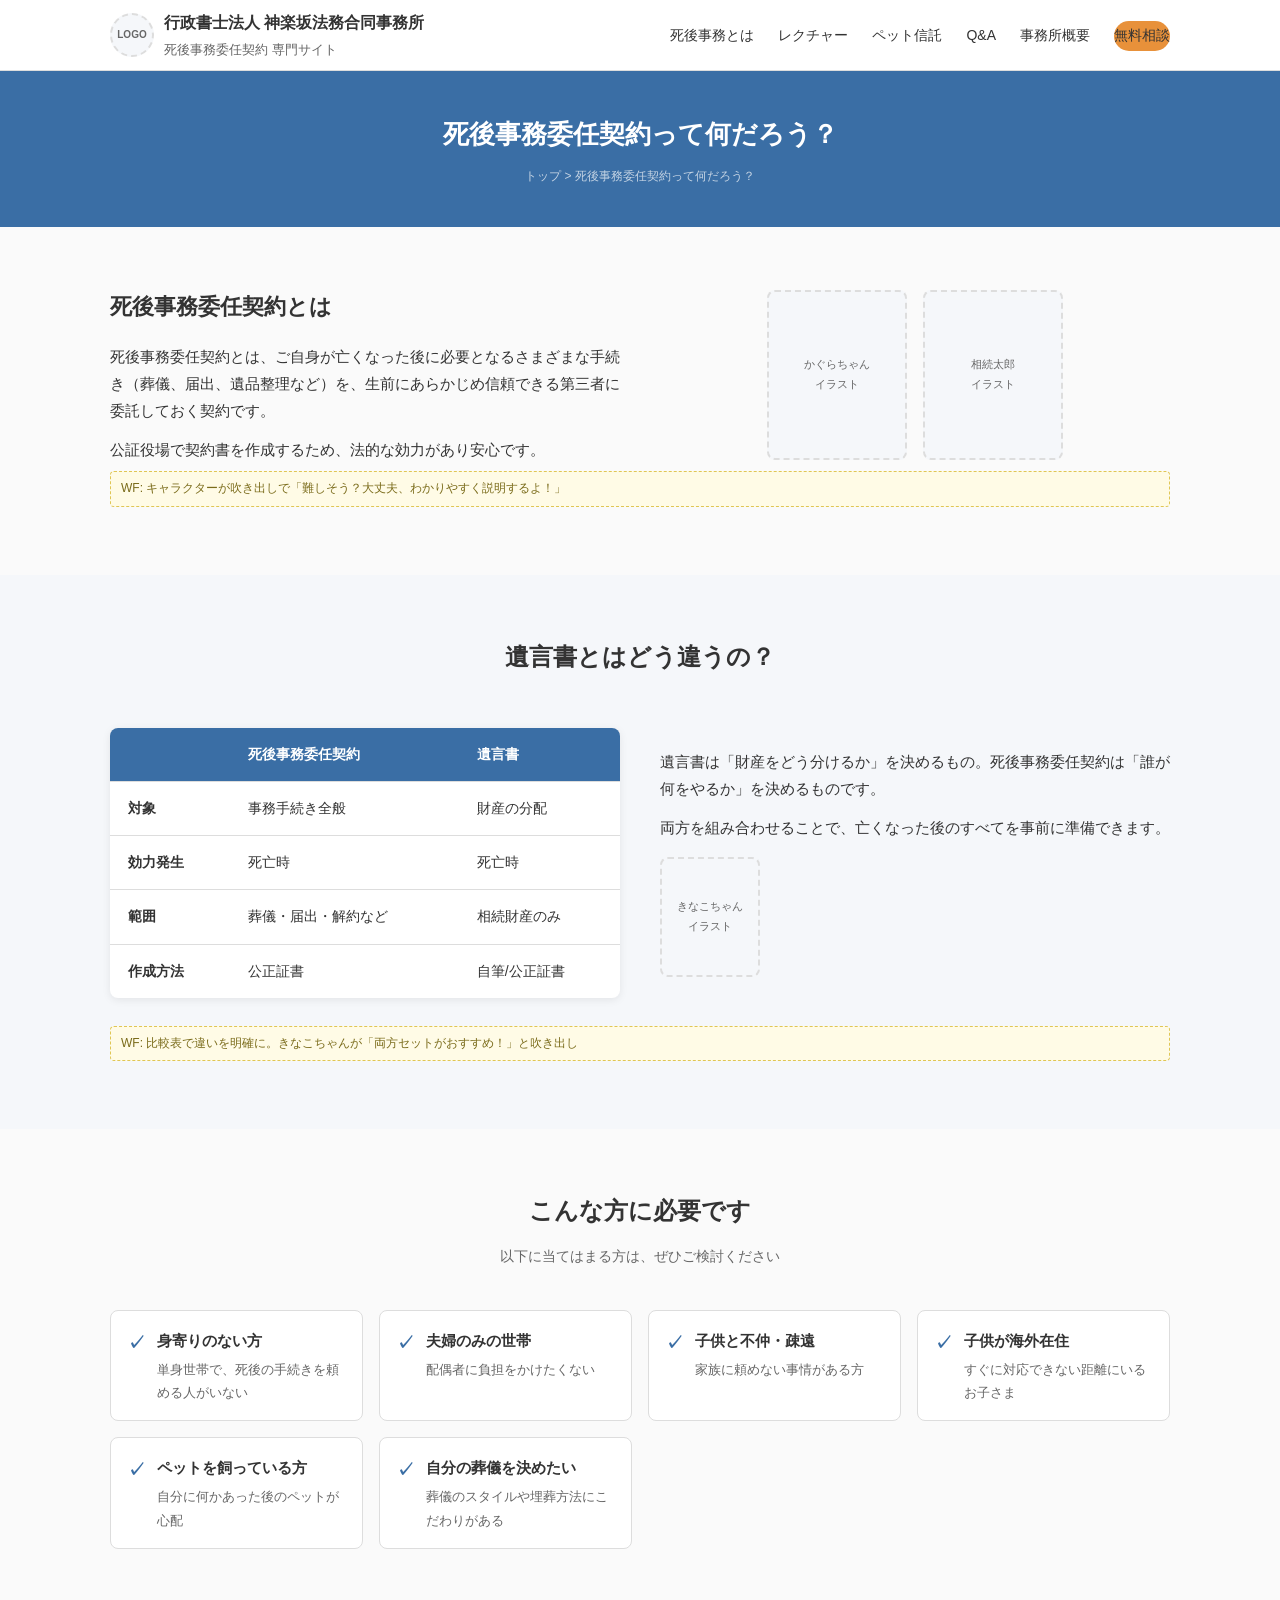
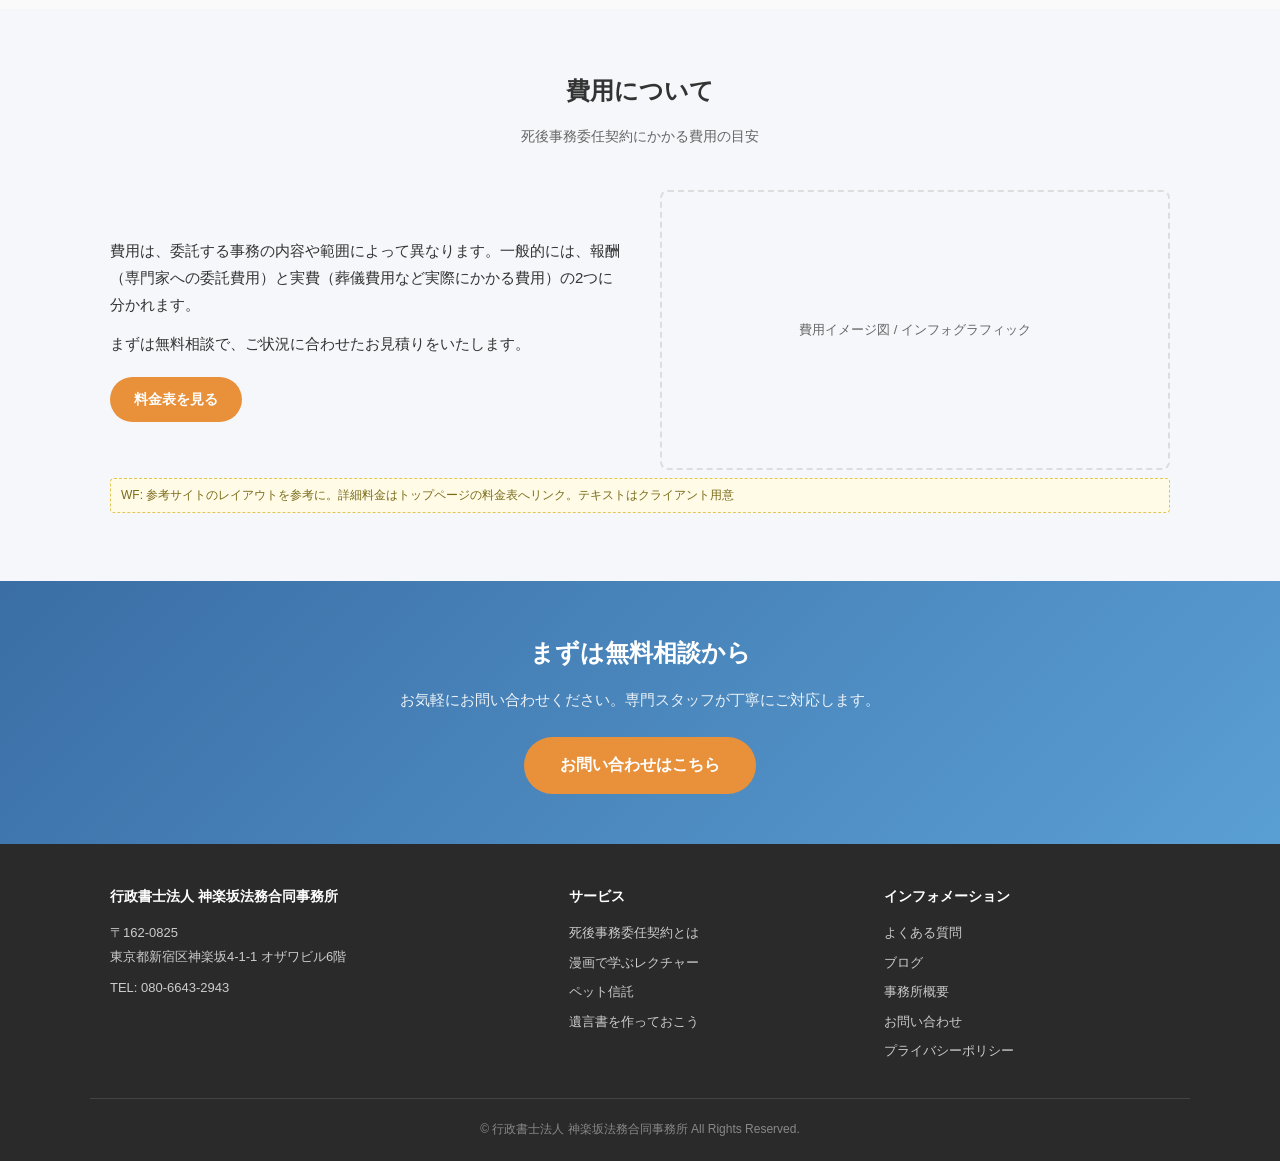
==== about-shigojumu.html @ 2d1f659a "死後事務サービスサイト ワイヤーフレーム全ページ作成 - index.html: トップ（ヒーロー・ターゲット訴求・サービス紹介・業務フロー・料金表・お客様の声・CTA） - about-shigoj" ====
<!DOCTYPE html>
<html lang="ja">
<head>
  <meta charset="UTF-8">
  <meta name="viewport" content="width=device-width, initial-scale=1.0">
  <title>死後事務委任契約って何だろう？｜神楽坂法務合同事務所</title>
  <link rel="stylesheet" href="style.css">
</head>
<body>

<header class="site-header">
  <div class="header-inner">
    <a href="index.html" class="site-logo">
      <div class="logo-placeholder">LOGO</div>
      <div>行政書士法人 神楽坂法務合同事務所<span>死後事務委任契約 専門サイト</span></div>
    </a>
    <nav class="global-nav">
      <ul>
        <li><a href="about-shigojumu.html">死後事務とは</a></li>
        <li><a href="lecture.html">レクチャー</a></li>
        <li><a href="pet-trust.html">ペット信託</a></li>
        <li><a href="qa.html">Q&A</a></li>
        <li><a href="office.html">事務所概要</a></li>
        <li><a href="contact.html" class="header-cta">無料相談</a></li>
      </ul>
    </nav>
    <button class="nav-toggle" aria-label="メニュー">&#9776;</button>
  </div>
</header>

<div class="page-header">
  <div class="container">
    <h1>死後事務委任契約って何だろう？</h1>
    <p class="breadcrumb"><a href="index.html">トップ</a> &gt; 死後事務委任契約って何だろう？</p>
  </div>
</div>

<!-- イントロ -->
<section class="section">
  <div class="container">
    <div class="two-col">
      <div>
        <h2 style="font-size:22px;margin-bottom:16px;">死後事務委任契約とは</h2>
        <p>死後事務委任契約とは、ご自身が亡くなった後に必要となるさまざまな手続き（葬儀、届出、遺品整理など）を、生前にあらかじめ信頼できる第三者に委託しておく契約です。</p>
        <p style="margin-top:12px;">公証役場で契約書を作成するため、法的な効力があり安心です。</p>
      </div>
      <div style="display:flex;gap:16px;justify-content:center;">
        <div class="character-placeholder character-placeholder--large">かぐらちゃん<br>イラスト</div>
        <div class="character-placeholder character-placeholder--large">相続太郎<br>イラスト</div>
      </div>
    </div>
    <div class="wf-note">WF: キャラクターが吹き出しで「難しそう？大丈夫、わかりやすく説明するよ！」</div>
  </div>
</section>

<!-- 遺言書との違い -->
<section class="section section--alt">
  <div class="container">
    <h2 class="section-title">遺言書とはどう違うの？</h2>
    <div class="two-col" style="margin-top:30px;">
      <div>
        <table class="wf-table">
          <thead>
            <tr><th></th><th>死後事務委任契約</th><th>遺言書</th></tr>
          </thead>
          <tbody>
            <tr><td style="font-weight:600;">対象</td><td>事務手続き全般</td><td>財産の分配</td></tr>
            <tr><td style="font-weight:600;">効力発生</td><td>死亡時</td><td>死亡時</td></tr>
            <tr><td style="font-weight:600;">範囲</td><td>葬儀・届出・解約など</td><td>相続財産のみ</td></tr>
            <tr><td style="font-weight:600;">作成方法</td><td>公正証書</td><td>自筆/公正証書</td></tr>
          </tbody>
        </table>
      </div>
      <div>
        <p>遺言書は「財産をどう分けるか」を決めるもの。死後事務委任契約は「誰が何をやるか」を決めるものです。</p>
        <p style="margin-top:12px;">両方を組み合わせることで、亡くなった後のすべてを事前に準備できます。</p>
        <div style="display:flex;gap:12px;margin-top:16px;">
          <div class="character-placeholder">きなこちゃん<br>イラスト</div>
        </div>
      </div>
    </div>
    <div class="wf-note">WF: 比較表で違いを明確に。きなこちゃんが「両方セットがおすすめ！」と吹き出し</div>
  </div>
</section>

<!-- こんな方に必要です -->
<section class="section">
  <div class="container">
    <h2 class="section-title">こんな方に必要です</h2>
    <p class="section-subtitle">以下に当てはまる方は、ぜひご検討ください</p>
    <div class="target-list">
      <div class="target-item"><span class="check">&#10003;</span><div><strong>身寄りのない方</strong><p style="font-size:13px;color:#666;margin-top:4px;">単身世帯で、死後の手続きを頼める人がいない</p></div></div>
      <div class="target-item"><span class="check">&#10003;</span><div><strong>夫婦のみの世帯</strong><p style="font-size:13px;color:#666;margin-top:4px;">配偶者に負担をかけたくない</p></div></div>
      <div class="target-item"><span class="check">&#10003;</span><div><strong>子供と不仲・疎遠</strong><p style="font-size:13px;color:#666;margin-top:4px;">家族に頼めない事情がある方</p></div></div>
      <div class="target-item"><span class="check">&#10003;</span><div><strong>子供が海外在住</strong><p style="font-size:13px;color:#666;margin-top:4px;">すぐに対応できない距離にいるお子さま</p></div></div>
      <div class="target-item"><span class="check">&#10003;</span><div><strong>ペットを飼っている方</strong><p style="font-size:13px;color:#666;margin-top:4px;">自分に何かあった後のペットが心配</p></div></div>
      <div class="target-item"><span class="check">&#10003;</span><div><strong>自分の葬儀を決めたい</strong><p style="font-size:13px;color:#666;margin-top:4px;">葬儀のスタイルや埋葬方法にこだわりがある</p></div></div>
    </div>
  </div>
</section>

<!-- 費用感 -->
<section class="section section--alt">
  <div class="container">
    <h2 class="section-title">費用について</h2>
    <p class="section-subtitle">死後事務委任契約にかかる費用の目安</p>
    <div class="two-col">
      <div>
        <p>費用は、委託する事務の内容や範囲によって異なります。一般的には、報酬（専門家への委託費用）と実費（葬儀費用など実際にかかる費用）の2つに分かれます。</p>
        <p style="margin-top:12px;">まずは無料相談で、ご状況に合わせたお見積りをいたします。</p>
        <a href="index.html#estimate" class="btn btn--primary btn--small" style="margin-top:20px;">料金表を見る</a>
      </div>
      <div class="image-placeholder">費用イメージ図 / インフォグラフィック</div>
    </div>
    <div class="wf-note">WF: 参考サイトのレイアウトを参考に。詳細料金はトップページの料金表へリンク。テキストはクライアント用意</div>
  </div>
</section>

<!-- CTA -->
<section class="cta-section">
  <div class="container">
    <h2>まずは無料相談から</h2>
    <p>お気軽にお問い合わせください。専門スタッフが丁寧にご対応します。</p>
    <a href="contact.html" class="btn btn--primary">お問い合わせはこちら</a>
  </div>
</section>

<footer class="site-footer">
  <div class="footer-inner">
    <div class="footer-col"><h4>行政書士法人 神楽坂法務合同事務所</h4><p>〒162-0825<br>東京都新宿区神楽坂4-1-1 オザワビル6階</p><p style="margin-top:8px;">TEL: 080-6643-2943</p></div>
    <div class="footer-col"><h4>サービス</h4><ul><li><a href="about-shigojumu.html">死後事務委任契約とは</a></li><li><a href="lecture.html">漫画で学ぶレクチャー</a></li><li><a href="pet-trust.html">ペット信託</a></li><li><a href="will.html">遺言書を作っておこう</a></li></ul></div>
    <div class="footer-col"><h4>インフォメーション</h4><ul><li><a href="qa.html">よくある質問</a></li><li><a href="blog.html">ブログ</a></li><li><a href="office.html">事務所概要</a></li><li><a href="contact.html">お問い合わせ</a></li><li><a href="privacy.html">プライバシーポリシー</a></li></ul></div>
  </div>
  <div class="footer-bottom">&copy; 行政書士法人 神楽坂法務合同事務所 All Rights Reserved.</div>
</footer>
</body>
</html>
---- style.css ----
/* ===========================
   死後事務サービスサイト ワイヤーフレーム
   神楽坂法務合同事務所
   =========================== */

:root {
  --color-primary: #3a6ea5;
  --color-primary-dark: #2c5580;
  --color-accent: #e8913a;
  --color-accent-light: #fdf0e2;
  --color-bg: #fafafa;
  --color-white: #ffffff;
  --color-text: #333333;
  --color-text-light: #666666;
  --color-border: #ddd;
  --color-light-bg: #f5f7fa;
  --radius: 8px;
  --shadow: 0 2px 8px rgba(0,0,0,0.08);
  --max-width: 1100px;
}

* { margin: 0; padding: 0; box-sizing: border-box; }

body {
  font-family: "Noto Sans JP", "Hiragino Sans", "Hiragino Kaku Gothic ProN", sans-serif;
  color: var(--color-text);
  background: var(--color-bg);
  line-height: 1.8;
  font-size: 15px;
}

a { color: var(--color-primary); text-decoration: none; }
a:hover { text-decoration: underline; }

img { max-width: 100%; height: auto; }

.container { max-width: var(--max-width); margin: 0 auto; padding: 0 20px; }

/* --- Wireframe annotation --- */
.wf-note {
  background: #fffbe6;
  border: 1px dashed #e0c654;
  color: #7a6b1a;
  font-size: 12px;
  padding: 6px 10px;
  border-radius: 4px;
  margin: 8px 0;
}

/* --- Header --- */
.site-header {
  background: var(--color-white);
  border-bottom: 1px solid var(--color-border);
  position: sticky;
  top: 0;
  z-index: 100;
}

.header-inner {
  max-width: var(--max-width);
  margin: 0 auto;
  padding: 0 20px;
  display: flex;
  align-items: center;
  justify-content: space-between;
  height: 70px;
}

.site-logo {
  display: flex;
  align-items: center;
  gap: 10px;
  font-weight: 700;
  font-size: 16px;
  color: var(--color-text);
}

.site-logo .logo-placeholder {
  width: 44px;
  height: 44px;
  background: var(--color-light-bg);
  border: 2px dashed var(--color-border);
  border-radius: 50%;
  display: flex;
  align-items: center;
  justify-content: center;
  font-size: 10px;
  color: var(--color-text-light);
}

.site-logo span { font-size: 13px; color: var(--color-text-light); display: block; font-weight: 400; }

.global-nav ul {
  list-style: none;
  display: flex;
  gap: 24px;
}

.global-nav a {
  color: var(--color-text);
  font-size: 14px;
  font-weight: 500;
  padding: 6px 0;
  border-bottom: 2px solid transparent;
  transition: border-color .2s;
}

.global-nav a:hover {
  text-decoration: none;
  border-bottom-color: var(--color-primary);
}

.header-cta {
  background: var(--color-accent);
  color: #fff;
  padding: 8px 20px;
  border-radius: 30px;
  font-size: 14px;
  font-weight: 600;
  transition: background .2s;
}
.header-cta:hover { background: var(--color-primary-dark); text-decoration: none; }

/* Mobile nav toggle */
.nav-toggle { display: none; background: none; border: none; font-size: 24px; cursor: pointer; }

/* --- Hero --- */
.hero {
  background: linear-gradient(135deg, var(--color-primary) 0%, #5a9fd4 100%);
  color: #fff;
  padding: 80px 0 60px;
  text-align: center;
}

.hero h1 { font-size: 32px; margin-bottom: 16px; line-height: 1.4; }
.hero p { font-size: 17px; opacity: .9; max-width: 600px; margin: 0 auto 30px; }

.hero-visual {
  max-width: 700px;
  margin: 0 auto;
  background: rgba(255,255,255,.15);
  border: 2px dashed rgba(255,255,255,.4);
  border-radius: var(--radius);
  padding: 60px 20px;
  font-size: 14px;
  opacity: .8;
}

/* --- Section --- */
.section { padding: 60px 0; }
.section--alt { background: var(--color-light-bg); }
.section--accent { background: var(--color-accent-light); }

.section-title {
  font-size: 24px;
  text-align: center;
  margin-bottom: 12px;
  color: var(--color-text);
}

.section-subtitle {
  text-align: center;
  color: var(--color-text-light);
  margin-bottom: 40px;
  font-size: 14px;
}

/* --- Cards --- */
.card-grid {
  display: grid;
  grid-template-columns: repeat(auto-fit, minmax(280px, 1fr));
  gap: 24px;
}

.card {
  background: var(--color-white);
  border: 1px solid var(--color-border);
  border-radius: var(--radius);
  padding: 28px 24px;
  box-shadow: var(--shadow);
  transition: box-shadow .2s;
}
.card:hover { box-shadow: 0 4px 16px rgba(0,0,0,.12); }

.card-icon {
  width: 56px;
  height: 56px;
  background: var(--color-light-bg);
  border: 2px dashed var(--color-border);
  border-radius: 50%;
  display: flex;
  align-items: center;
  justify-content: center;
  margin-bottom: 16px;
  font-size: 11px;
  color: var(--color-text-light);
}

.card h3 { font-size: 17px; margin-bottom: 10px; }
.card p { font-size: 14px; color: var(--color-text-light); }

.card-link {
  display: inline-block;
  margin-top: 14px;
  color: var(--color-primary);
  font-size: 14px;
  font-weight: 500;
}

/* --- Character placeholder --- */
.character-placeholder {
  width: 100px;
  height: 120px;
  background: var(--color-light-bg);
  border: 2px dashed var(--color-border);
  border-radius: var(--radius);
  display: flex;
  align-items: center;
  justify-content: center;
  font-size: 11px;
  color: var(--color-text-light);
  text-align: center;
  flex-shrink: 0;
}

.character-placeholder--large {
  width: 140px;
  height: 170px;
}

/* --- Flow --- */
.flow-steps {
  display: flex;
  gap: 12px;
  flex-wrap: wrap;
  justify-content: center;
  margin-top: 20px;
}

.flow-step {
  background: var(--color-white);
  border: 1px solid var(--color-border);
  border-radius: var(--radius);
  padding: 20px 16px;
  text-align: center;
  flex: 1;
  min-width: 130px;
  max-width: 160px;
  position: relative;
}

.flow-step .step-num {
  display: inline-block;
  width: 28px;
  height: 28px;
  background: var(--color-primary);
  color: #fff;
  border-radius: 50%;
  line-height: 28px;
  font-size: 13px;
  font-weight: 700;
  margin-bottom: 8px;
}

.flow-step h4 { font-size: 13px; }

.flow-arrow {
  display: flex;
  align-items: center;
  font-size: 20px;
  color: var(--color-primary);
  font-weight: 700;
}

/* --- Table --- */
.wf-table {
  width: 100%;
  border-collapse: collapse;
  margin: 20px 0;
  background: var(--color-white);
  border-radius: var(--radius);
  overflow: hidden;
  box-shadow: var(--shadow);
}

.wf-table th, .wf-table td {
  padding: 14px 18px;
  text-align: left;
  border-bottom: 1px solid var(--color-border);
  font-size: 14px;
}

.wf-table th {
  background: var(--color-primary);
  color: #fff;
  font-weight: 600;
}

.wf-table tr:last-child td { border-bottom: none; }

.wf-table .price { text-align: right; font-weight: 600; white-space: nowrap; }

.wf-table .total-row {
  background: var(--color-accent-light);
  font-weight: 700;
}

/* --- CTA --- */
.cta-section {
  background: linear-gradient(135deg, var(--color-primary) 0%, #5a9fd4 100%);
  color: #fff;
  text-align: center;
  padding: 50px 0;
}

.cta-section h2 { font-size: 24px; margin-bottom: 12px; }
.cta-section p { opacity: .9; margin-bottom: 24px; }

.btn {
  display: inline-block;
  padding: 14px 36px;
  border-radius: 30px;
  font-size: 16px;
  font-weight: 600;
  cursor: pointer;
  border: none;
  transition: background .2s, transform .1s;
}
.btn:hover { transform: translateY(-1px); text-decoration: none; }

.btn--primary { background: var(--color-accent); color: #fff; }
.btn--primary:hover { background: #d07a2a; }

.btn--outline { background: transparent; color: #fff; border: 2px solid #fff; }
.btn--outline:hover { background: rgba(255,255,255,.15); }

.btn--small { padding: 10px 24px; font-size: 14px; }

/* --- Form --- */
.form-group {
  margin-bottom: 20px;
}

.form-group label {
  display: block;
  font-size: 14px;
  font-weight: 600;
  margin-bottom: 6px;
}

.form-group .required {
  background: #e74c3c;
  color: #fff;
  font-size: 10px;
  padding: 2px 6px;
  border-radius: 3px;
  margin-left: 6px;
}

.form-group input,
.form-group textarea,
.form-group select {
  width: 100%;
  padding: 10px 14px;
  border: 1px solid var(--color-border);
  border-radius: 6px;
  font-size: 15px;
  font-family: inherit;
}

.form-group textarea { min-height: 140px; resize: vertical; }

/* --- FAQ --- */
.faq-item {
  background: var(--color-white);
  border: 1px solid var(--color-border);
  border-radius: var(--radius);
  margin-bottom: 12px;
  overflow: hidden;
}

.faq-question {
  padding: 16px 20px;
  font-weight: 600;
  font-size: 15px;
  display: flex;
  align-items: center;
  gap: 10px;
  cursor: pointer;
}

.faq-question .q-label {
  background: var(--color-primary);
  color: #fff;
  width: 28px;
  height: 28px;
  border-radius: 50%;
  display: flex;
  align-items: center;
  justify-content: center;
  font-size: 14px;
  font-weight: 700;
  flex-shrink: 0;
}

.faq-answer {
  padding: 0 20px 16px 58px;
  color: var(--color-text-light);
  font-size: 14px;
}

/* --- Blog list --- */
.blog-item {
  display: flex;
  gap: 20px;
  background: var(--color-white);
  border: 1px solid var(--color-border);
  border-radius: var(--radius);
  padding: 20px;
  margin-bottom: 16px;
  box-shadow: var(--shadow);
}

.blog-thumb {
  width: 160px;
  height: 100px;
  background: var(--color-light-bg);
  border: 2px dashed var(--color-border);
  border-radius: 6px;
  flex-shrink: 0;
  display: flex;
  align-items: center;
  justify-content: center;
  font-size: 11px;
  color: var(--color-text-light);
}

.blog-meta { font-size: 12px; color: var(--color-text-light); margin-bottom: 4px; }
.blog-item h3 { font-size: 16px; margin-bottom: 6px; }
.blog-item p { font-size: 13px; color: var(--color-text-light); }

/* --- Office --- */
.office-info {
  display: grid;
  grid-template-columns: 1fr 1fr;
  gap: 30px;
  align-items: start;
}

.map-placeholder {
  width: 100%;
  height: 300px;
  background: var(--color-light-bg);
  border: 2px dashed var(--color-border);
  border-radius: var(--radius);
  display: flex;
  align-items: center;
  justify-content: center;
  font-size: 13px;
  color: var(--color-text-light);
}

/* --- Footer --- */
.site-footer {
  background: #2a2a2a;
  color: #ccc;
  padding: 40px 0 20px;
  font-size: 13px;
}

.footer-inner {
  max-width: var(--max-width);
  margin: 0 auto;
  padding: 0 20px;
  display: grid;
  grid-template-columns: 1.5fr 1fr 1fr;
  gap: 30px;
}

.footer-col h4 { color: #fff; font-size: 14px; margin-bottom: 12px; }

.footer-col ul { list-style: none; }
.footer-col li { margin-bottom: 6px; }
.footer-col a { color: #ccc; font-size: 13px; }
.footer-col a:hover { color: #fff; }

.footer-bottom {
  max-width: var(--max-width);
  margin: 0 auto;
  padding: 20px 20px 0;
  border-top: 1px solid #444;
  text-align: center;
  margin-top: 30px;
  font-size: 12px;
  color: #888;
}

/* --- Page header --- */
.page-header {
  background: var(--color-primary);
  color: #fff;
  padding: 40px 0;
  text-align: center;
}

.page-header h1 { font-size: 26px; }
.page-header .breadcrumb { font-size: 12px; opacity: .7; margin-top: 8px; }
.page-header .breadcrumb a { color: #fff; }

/* --- Two column --- */
.two-col {
  display: grid;
  grid-template-columns: 1fr 1fr;
  gap: 40px;
  align-items: center;
}

.two-col--reverse { direction: rtl; }
.two-col--reverse > * { direction: ltr; }

.image-placeholder {
  width: 100%;
  height: 280px;
  background: var(--color-light-bg);
  border: 2px dashed var(--color-border);
  border-radius: var(--radius);
  display: flex;
  align-items: center;
  justify-content: center;
  font-size: 13px;
  color: var(--color-text-light);
}

/* --- Sidebar layout --- */
.content-with-sidebar {
  display: grid;
  grid-template-columns: 1fr 280px;
  gap: 30px;
}

.sidebar .widget {
  background: var(--color-white);
  border: 1px solid var(--color-border);
  border-radius: var(--radius);
  padding: 20px;
  margin-bottom: 20px;
}

.sidebar .widget h4 {
  font-size: 14px;
  margin-bottom: 12px;
  padding-bottom: 8px;
  border-bottom: 2px solid var(--color-primary);
}

.sidebar .widget li { margin-bottom: 8px; font-size: 13px; }

/* --- Category tags --- */
.tag {
  display: inline-block;
  background: var(--color-light-bg);
  border: 1px solid var(--color-border);
  padding: 4px 12px;
  border-radius: 20px;
  font-size: 12px;
  margin: 4px;
  color: var(--color-text-light);
}

.tag--active {
  background: var(--color-primary);
  color: #fff;
  border-color: var(--color-primary);
}

/* --- Estimate table --- */
.estimate-section h3 {
  font-size: 18px;
  margin-bottom: 6px;
}

.estimate-note {
  font-size: 13px;
  color: var(--color-text-light);
  margin-bottom: 16px;
}

/* --- Target list --- */
.target-list {
  display: grid;
  grid-template-columns: repeat(auto-fit, minmax(240px, 1fr));
  gap: 16px;
}

.target-item {
  display: flex;
  align-items: flex-start;
  gap: 12px;
  background: var(--color-white);
  border: 1px solid var(--color-border);
  border-radius: var(--radius);
  padding: 16px;
}

.target-item .check {
  color: var(--color-primary);
  font-size: 18px;
  font-weight: 700;
  flex-shrink: 0;
}

/* --- Responsive --- */
@media (max-width: 768px) {
  .global-nav { display: none; }
  .nav-toggle { display: block; }

  .hero h1 { font-size: 24px; }
  .hero p { font-size: 15px; }

  .two-col,
  .office-info { grid-template-columns: 1fr; }

  .footer-inner { grid-template-columns: 1fr; }

  .content-with-sidebar { grid-template-columns: 1fr; }

  .flow-steps { flex-direction: column; align-items: center; }
  .flow-arrow { transform: rotate(90deg); }

  .blog-item { flex-direction: column; }
  .blog-thumb { width: 100%; height: 140px; }

  .header-inner { height: 56px; }
  .section { padding: 40px 0; }
}
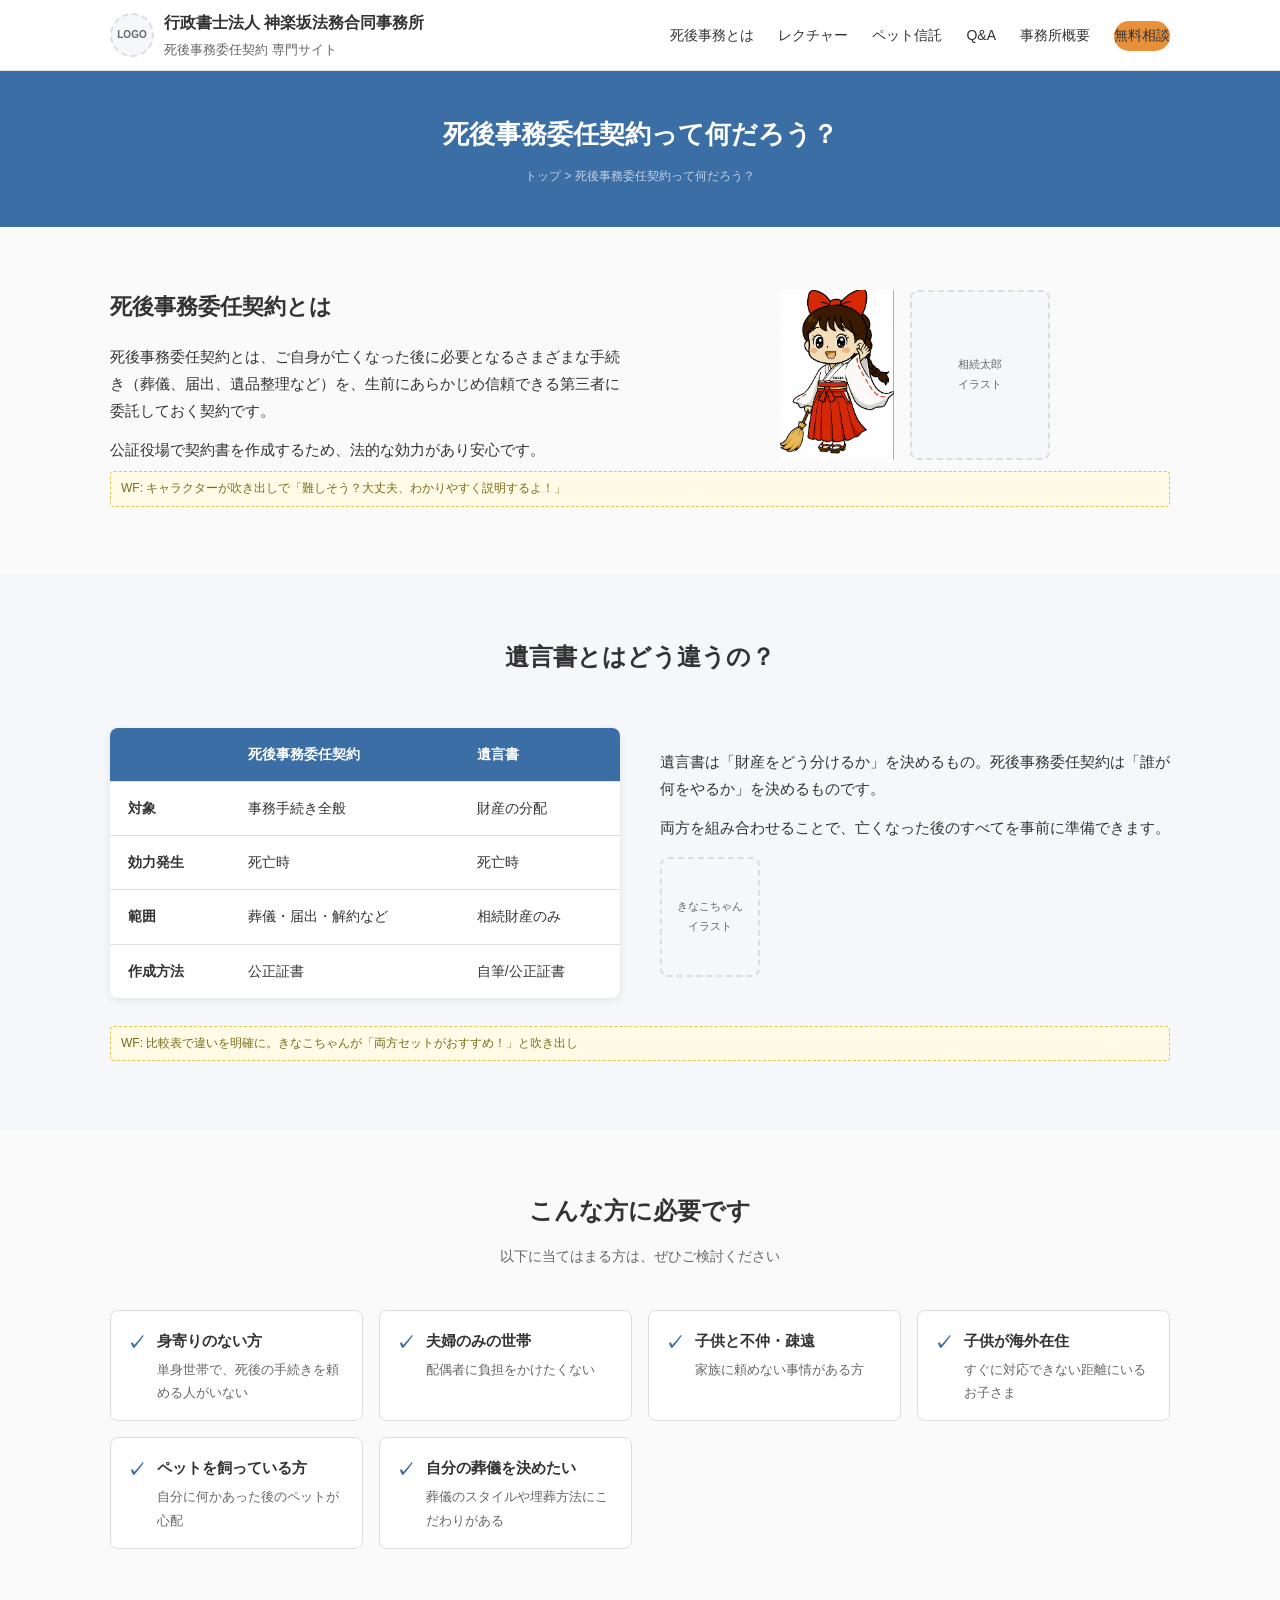
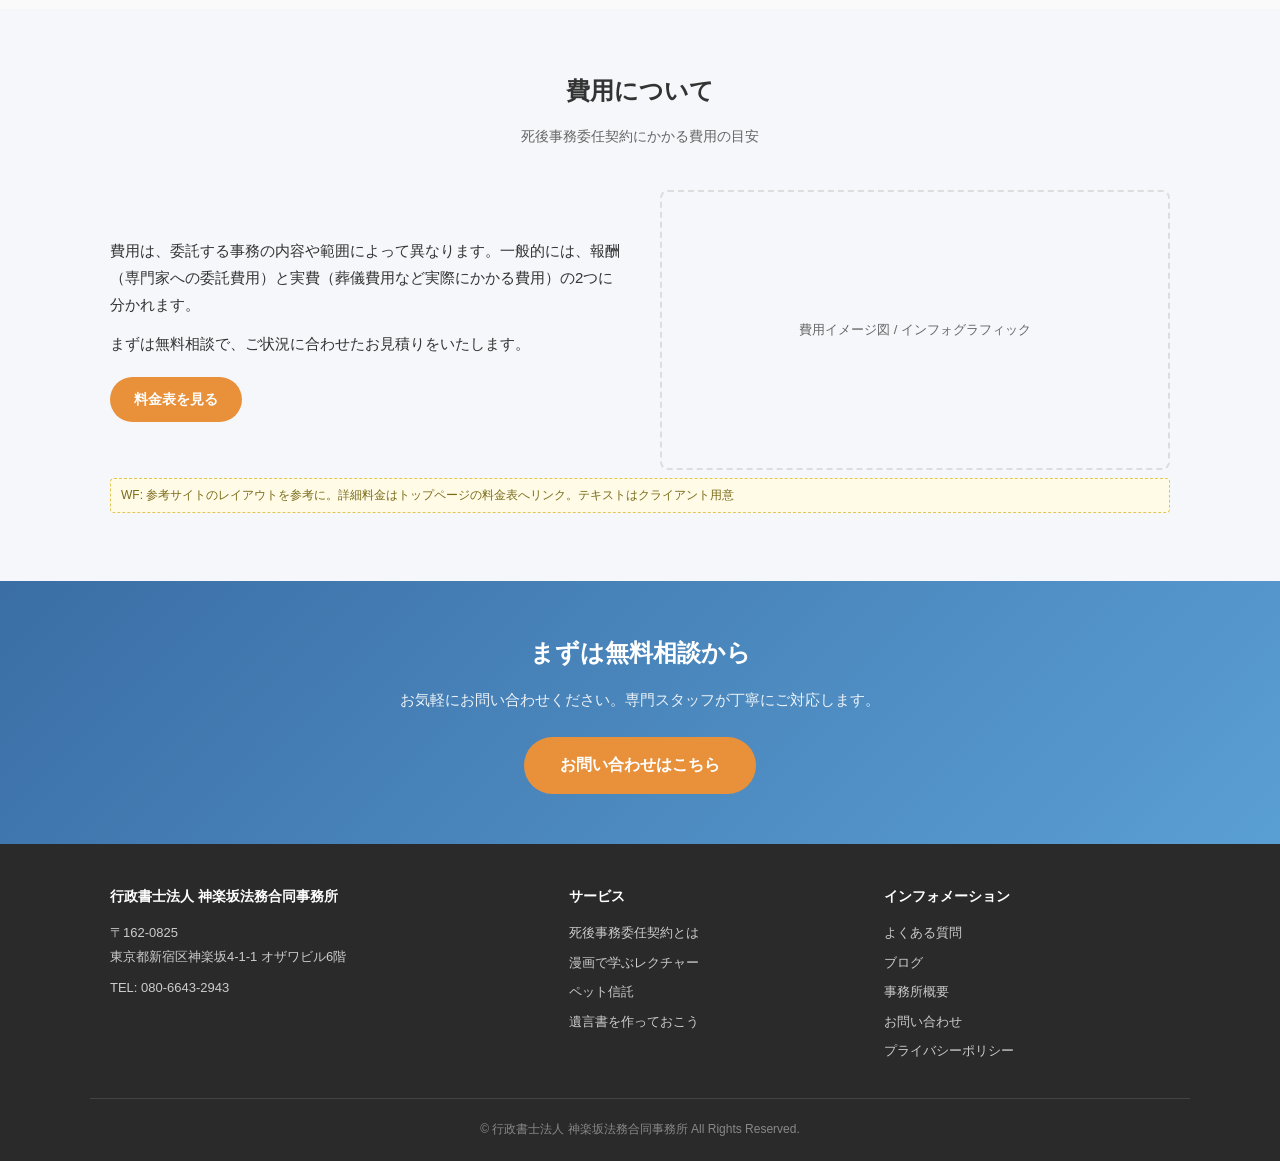
==== commit 55948e01: "かぐらちゃんキャラクター画像を各ページに反映" ====
--- a/about-shigojumu.html
+++ b/about-shigojumu.html
@@ -45,7 +45,7 @@
         <p style="margin-top:12px;">公証役場で契約書を作成するため、法的な効力があり安心です。</p>
       </div>
       <div style="display:flex;gap:16px;justify-content:center;">
-        <div class="character-placeholder character-placeholder--large">かぐらちゃん<br>イラスト</div>
+        <img src="images/kagura.png" alt="かぐらちゃん" style="height:170px;">
         <div class="character-placeholder character-placeholder--large">相続太郎<br>イラスト</div>
       </div>
     </div>
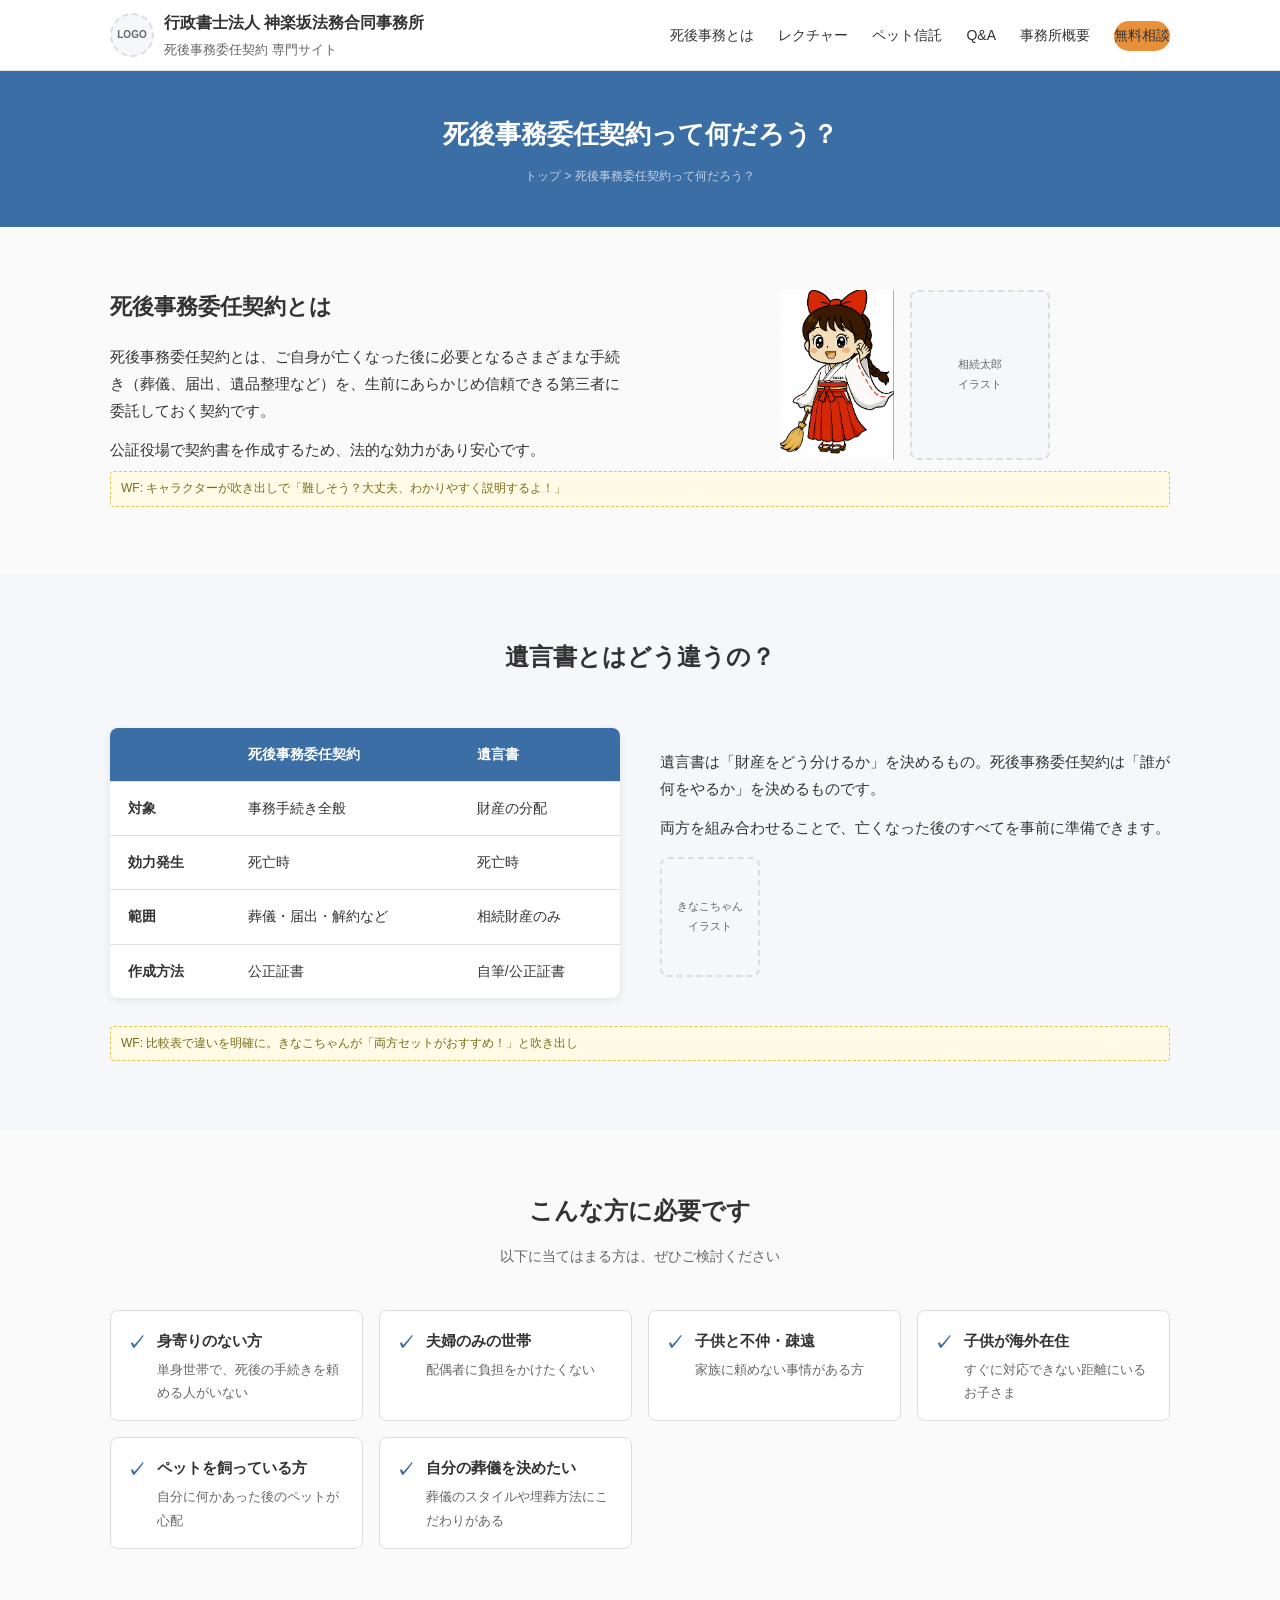
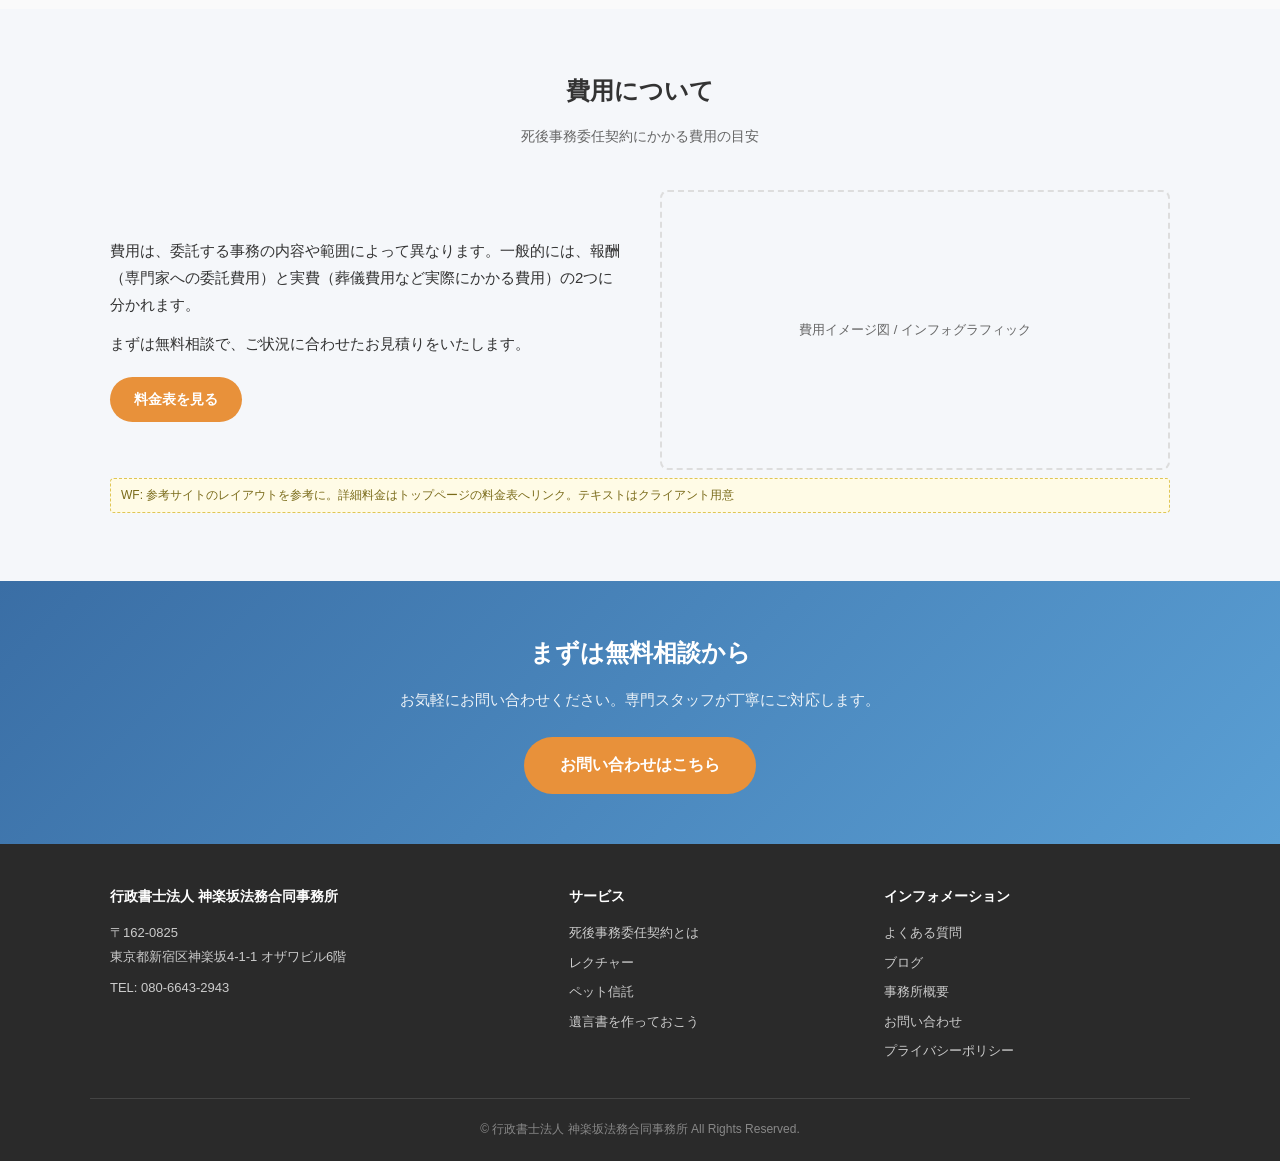
==== commit d5d06c7d: "漫画要素を削除、キャラクター補足形式に変更 - lecture.html: 漫画パネル→テキスト解説+キャラ吹き出し補足に全面差替え - 全ページ: 「漫画で学ぶレクチャー」→「レクチャー」に統一" ====
--- a/about-shigojumu.html
+++ b/about-shigojumu.html
@@ -128,7 +128,7 @@
 <footer class="site-footer">
   <div class="footer-inner">
     <div class="footer-col"><h4>行政書士法人 神楽坂法務合同事務所</h4><p>〒162-0825<br>東京都新宿区神楽坂4-1-1 オザワビル6階</p><p style="margin-top:8px;">TEL: 080-6643-2943</p></div>
-    <div class="footer-col"><h4>サービス</h4><ul><li><a href="about-shigojumu.html">死後事務委任契約とは</a></li><li><a href="lecture.html">漫画で学ぶレクチャー</a></li><li><a href="pet-trust.html">ペット信託</a></li><li><a href="will.html">遺言書を作っておこう</a></li></ul></div>
+    <div class="footer-col"><h4>サービス</h4><ul><li><a href="about-shigojumu.html">死後事務委任契約とは</a></li><li><a href="lecture.html">レクチャー</a></li><li><a href="pet-trust.html">ペット信託</a></li><li><a href="will.html">遺言書を作っておこう</a></li></ul></div>
     <div class="footer-col"><h4>インフォメーション</h4><ul><li><a href="qa.html">よくある質問</a></li><li><a href="blog.html">ブログ</a></li><li><a href="office.html">事務所概要</a></li><li><a href="contact.html">お問い合わせ</a></li><li><a href="privacy.html">プライバシーポリシー</a></li></ul></div>
   </div>
   <div class="footer-bottom">&copy; 行政書士法人 神楽坂法務合同事務所 All Rights Reserved.</div>
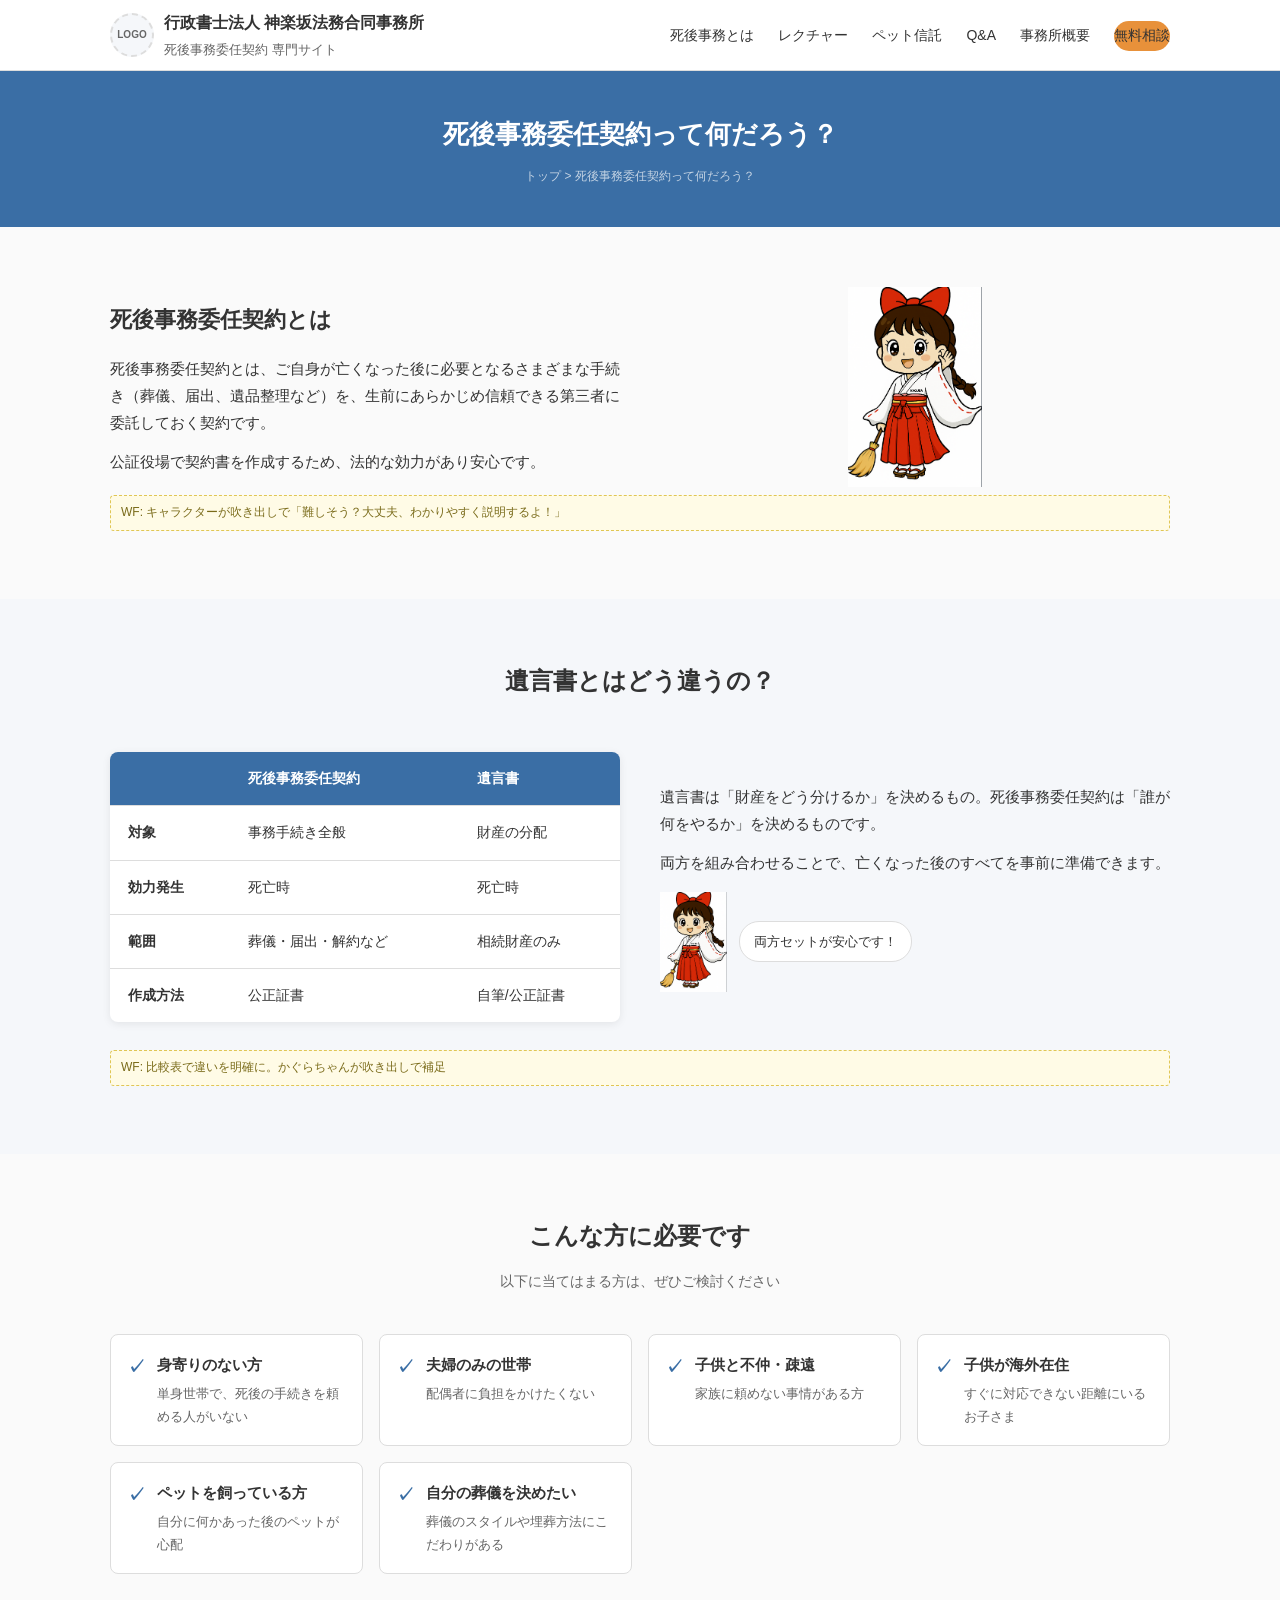
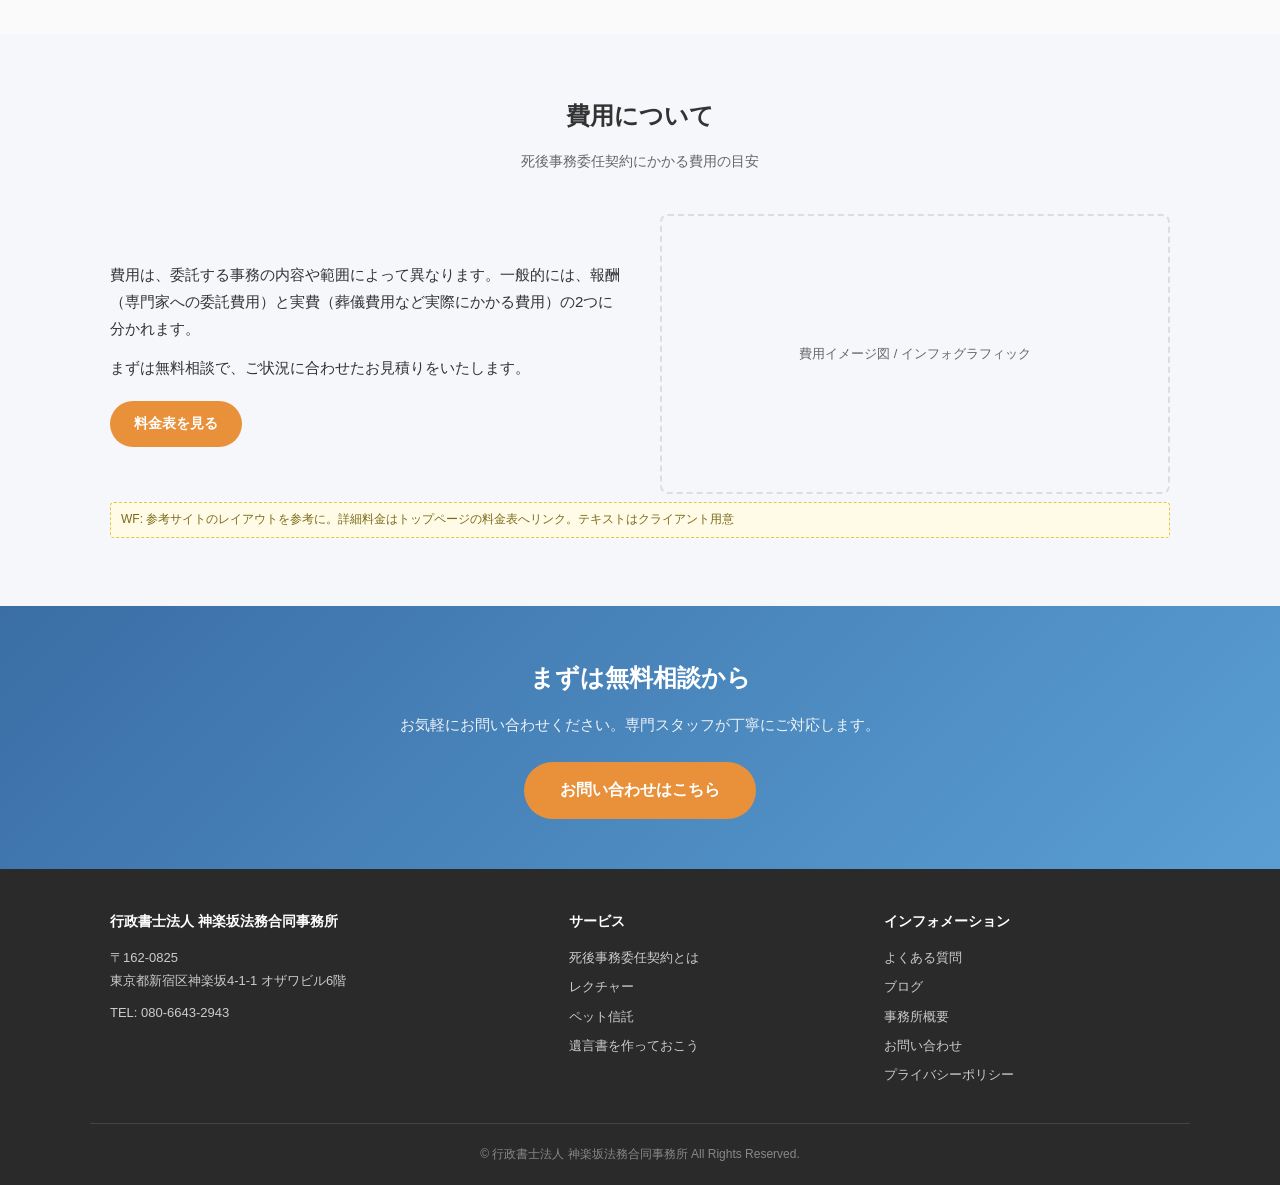
==== commit a7f68c51: "キャラクターをかぐらちゃんのみに統一（相続太郎・きなこちゃん削除）" ====
--- a/about-shigojumu.html
+++ b/about-shigojumu.html
@@ -45,8 +45,7 @@
         <p style="margin-top:12px;">公証役場で契約書を作成するため、法的な効力があり安心です。</p>
       </div>
       <div style="display:flex;gap:16px;justify-content:center;">
-        <img src="images/kagura.png" alt="かぐらちゃん" style="height:170px;">
-        <div class="character-placeholder character-placeholder--large">相続太郎<br>イラスト</div>
+        <img src="images/kagura.png" alt="かぐらちゃん" style="height:200px;">
       </div>
     </div>
     <div class="wf-note">WF: キャラクターが吹き出しで「難しそう？大丈夫、わかりやすく説明するよ！」</div>
@@ -74,12 +73,13 @@
       <div>
         <p>遺言書は「財産をどう分けるか」を決めるもの。死後事務委任契約は「誰が何をやるか」を決めるものです。</p>
         <p style="margin-top:12px;">両方を組み合わせることで、亡くなった後のすべてを事前に準備できます。</p>
-        <div style="display:flex;gap:12px;margin-top:16px;">
-          <div class="character-placeholder">きなこちゃん<br>イラスト</div>
+        <div style="display:flex;gap:12px;margin-top:16px;align-items:center;">
+          <img src="images/kagura.png" alt="かぐらちゃん" style="height:100px;">
+          <span style="background:#fff;display:inline-block;padding:8px 14px;border-radius:20px;border:1px solid var(--color-border);font-size:13px;">両方セットが安心です！</span>
         </div>
       </div>
     </div>
-    <div class="wf-note">WF: 比較表で違いを明確に。きなこちゃんが「両方セットがおすすめ！」と吹き出し</div>
+    <div class="wf-note">WF: 比較表で違いを明確に。かぐらちゃんが吹き出しで補足</div>
   </div>
 </section>
 
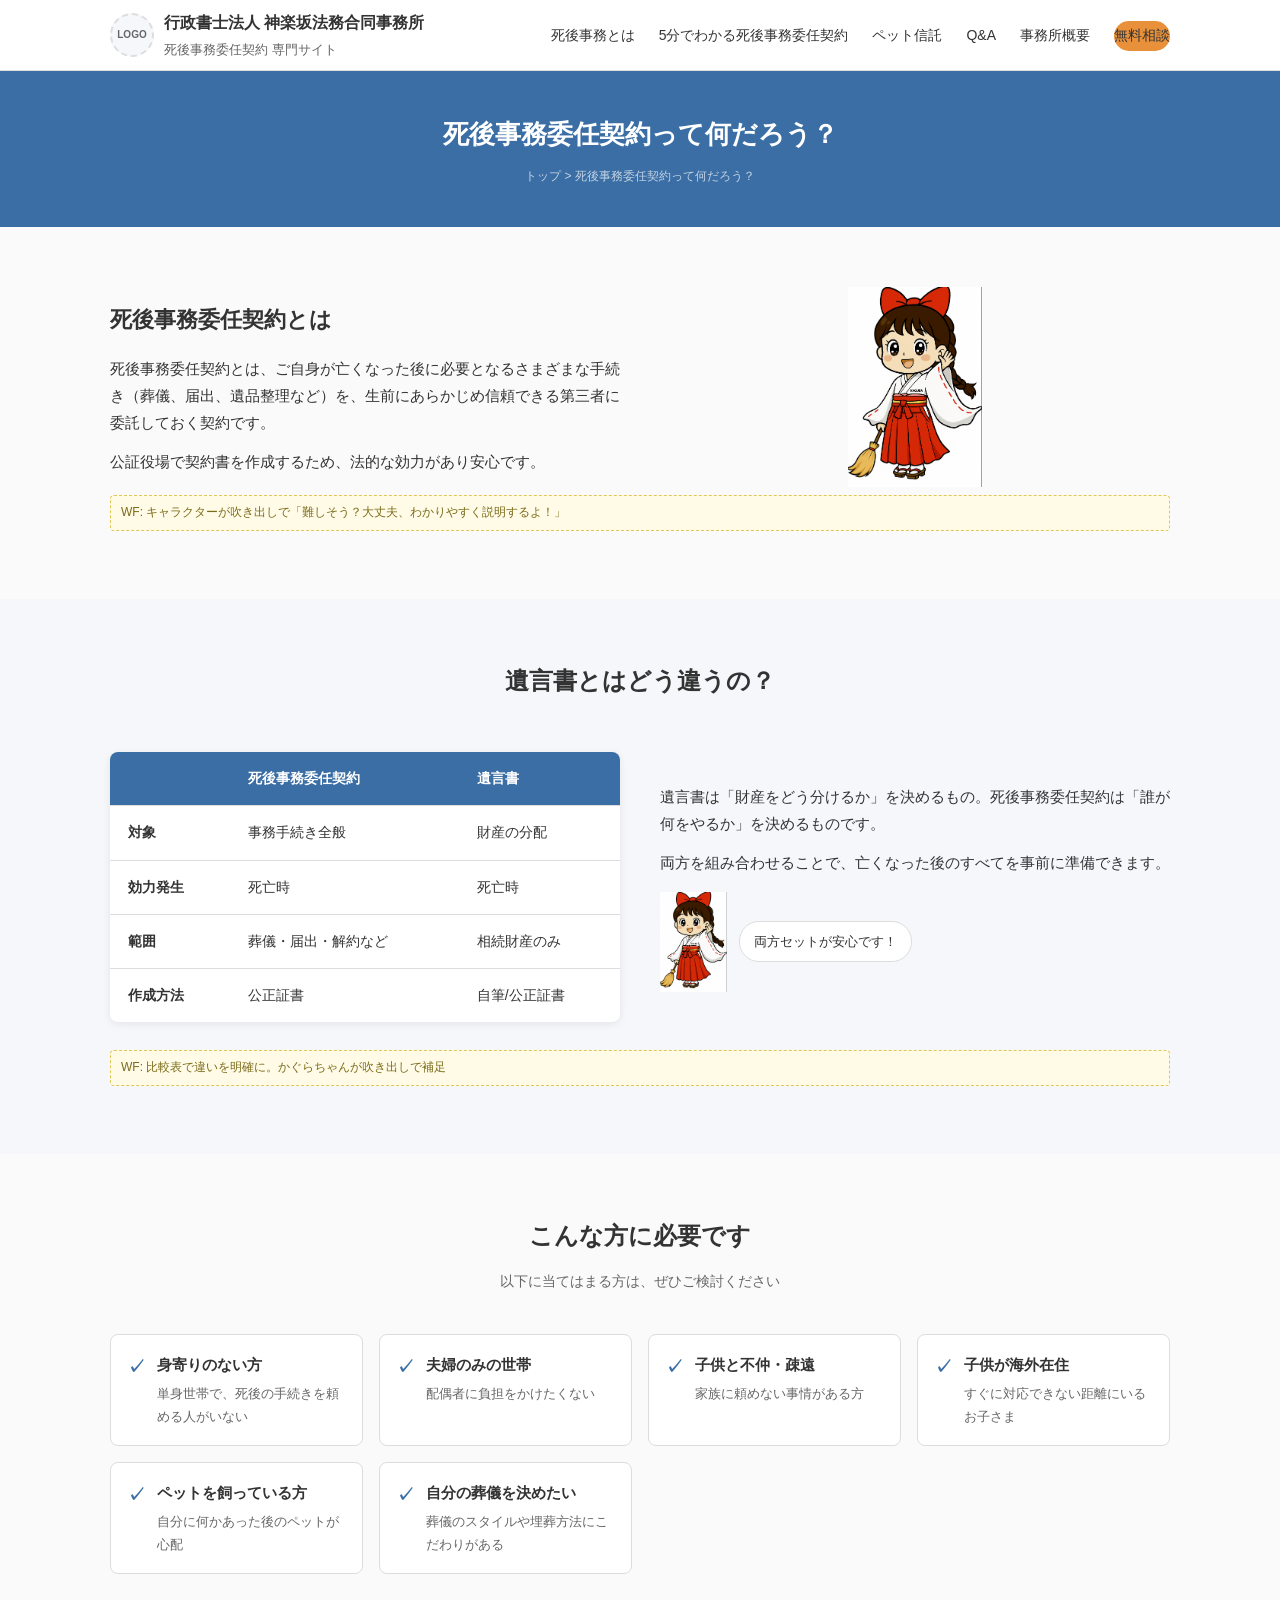
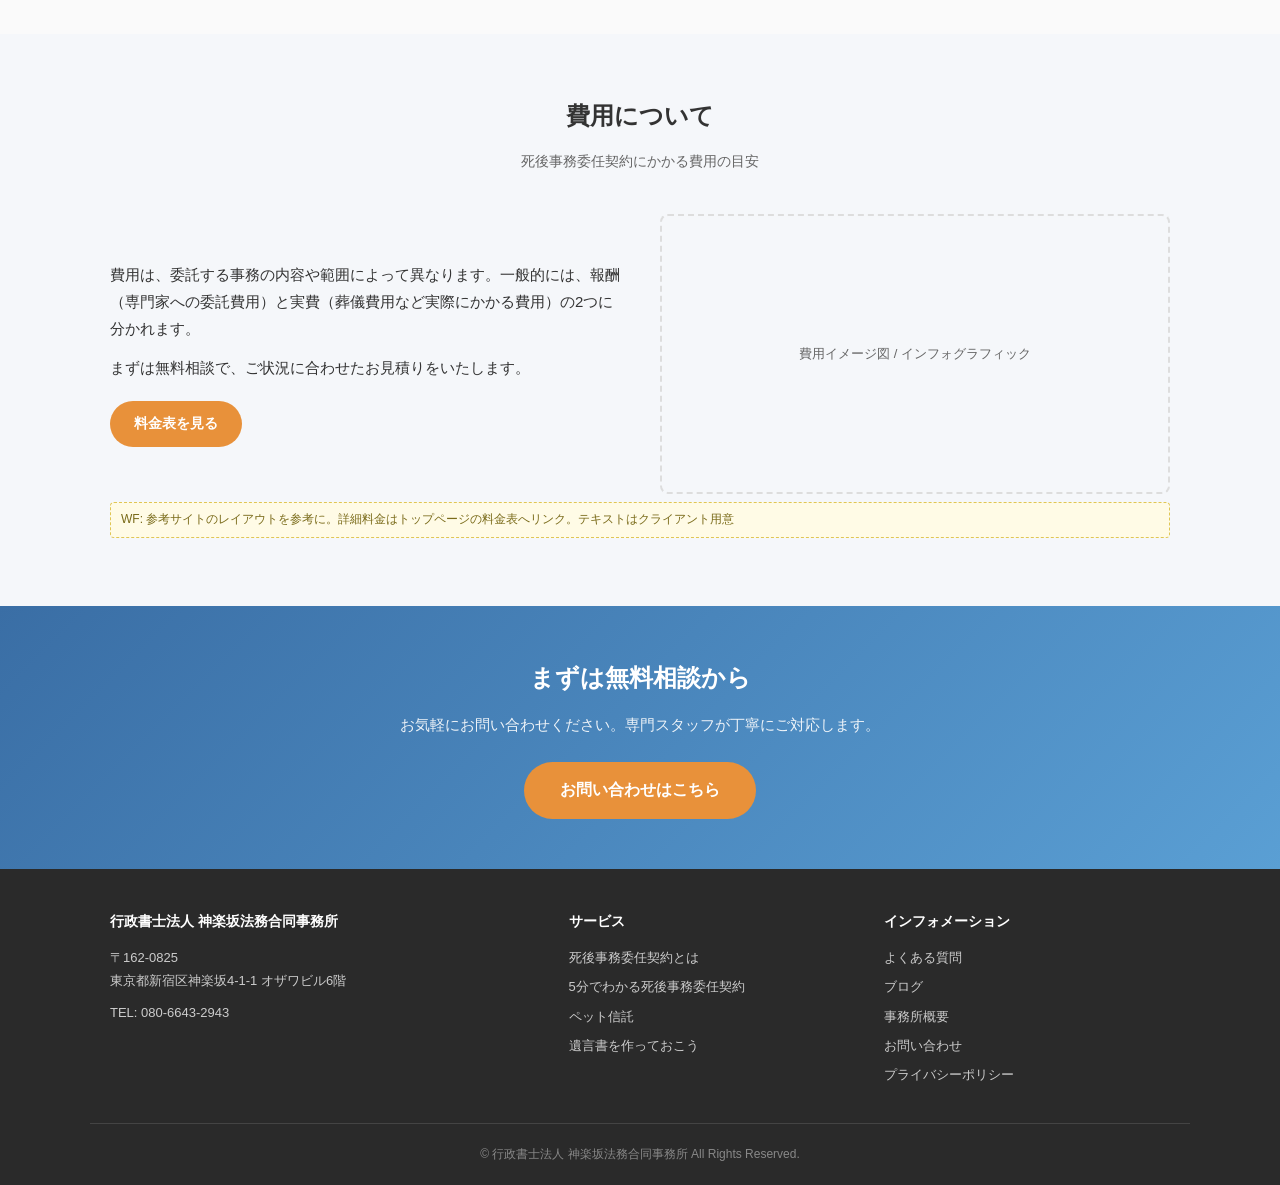
==== commit 40a89300: "Q&Aカテゴリを4つに再構成（費用関係・法律・葬儀埋葬・死後事務全般）、レクチャー→5分でわかる死後事務委任契約" ====
--- a/about-shigojumu.html
+++ b/about-shigojumu.html
@@ -17,7 +17,7 @@
     <nav class="global-nav">
       <ul>
         <li><a href="about-shigojumu.html">死後事務とは</a></li>
-        <li><a href="lecture.html">レクチャー</a></li>
+        <li><a href="lecture.html">5分でわかる死後事務委任契約</a></li>
         <li><a href="pet-trust.html">ペット信託</a></li>
         <li><a href="qa.html">Q&A</a></li>
         <li><a href="office.html">事務所概要</a></li>
@@ -128,7 +128,7 @@
 <footer class="site-footer">
   <div class="footer-inner">
     <div class="footer-col"><h4>行政書士法人 神楽坂法務合同事務所</h4><p>〒162-0825<br>東京都新宿区神楽坂4-1-1 オザワビル6階</p><p style="margin-top:8px;">TEL: 080-6643-2943</p></div>
-    <div class="footer-col"><h4>サービス</h4><ul><li><a href="about-shigojumu.html">死後事務委任契約とは</a></li><li><a href="lecture.html">レクチャー</a></li><li><a href="pet-trust.html">ペット信託</a></li><li><a href="will.html">遺言書を作っておこう</a></li></ul></div>
+    <div class="footer-col"><h4>サービス</h4><ul><li><a href="about-shigojumu.html">死後事務委任契約とは</a></li><li><a href="lecture.html">5分でわかる死後事務委任契約</a></li><li><a href="pet-trust.html">ペット信託</a></li><li><a href="will.html">遺言書を作っておこう</a></li></ul></div>
     <div class="footer-col"><h4>インフォメーション</h4><ul><li><a href="qa.html">よくある質問</a></li><li><a href="blog.html">ブログ</a></li><li><a href="office.html">事務所概要</a></li><li><a href="contact.html">お問い合わせ</a></li><li><a href="privacy.html">プライバシーポリシー</a></li></ul></div>
   </div>
   <div class="footer-bottom">&copy; 行政書士法人 神楽坂法務合同事務所 All Rights Reserved.</div>
